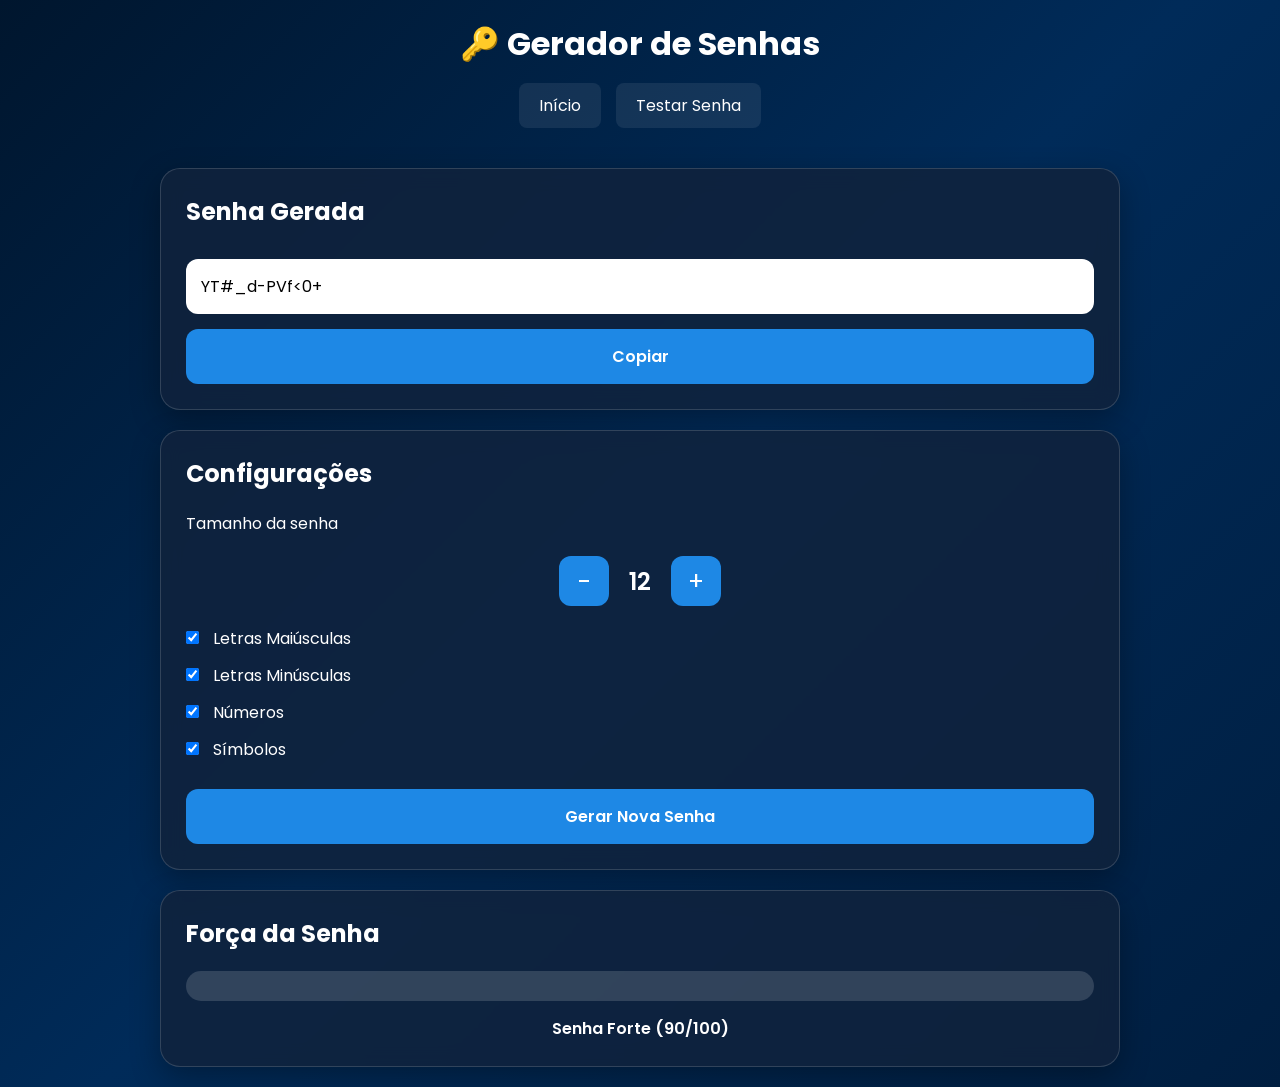
==== gerar.html @ 14c6571c "Add files via upload" ====
<!DOCTYPE html>
<html lang="pt-BR">
<head>
    <meta charset="UTF-8">
    <meta name="viewport" content="width=device-width, initial-scale=1.0">
    <title>Gerador de Senhas</title>
    <link rel="stylesheet" href="style.css">
</head>
<body>

<header>

    <h1>🔑 Gerador de Senhas</h1>

    <nav>
        <a href="index.html">Início</a>
        <a href="testar.html">Testar Senha</a>
    </nav>

</header>

<main>

    <section class="painel">

        <h2>Senha Gerada</h2>

        <input
            type="text"
            id="campoSenha"
            readonly
        >

        <button id="copiar">
            Copiar
        </button>

    </section>

    <section class="painel">

        <h2>Configurações</h2>

        <label>Tamanho da senha</label>

        <div class="controle">

            <button id="menos">-</button>

            <span id="valorTamanho">12</span>

            <button id="mais">+</button>

        </div>

        <label>
            <input type="checkbox" id="maiusculas" checked>
            Letras Maiúsculas
        </label>

        <label>
            <input type="checkbox" id="minusculas" checked>
            Letras Minúsculas
        </label>

        <label>
            <input type="checkbox" id="numeros" checked>
            Números
        </label>

        <label>
            <input type="checkbox" id="simbolos" checked>
            Símbolos
        </label>

        <button id="gerar">
            Gerar Nova Senha
        </button>

    </section>

    <section class="painel">

        <h2>Força da Senha</h2>

        <div class="barra">

            <div id="forca"></div>

        </div>

        <p id="textoForca">
            Aguardando...
        </p>

    </section>

</main>

<script src="gerar.js"></script>

</body>
</html>
---- style.css ----
@import url('https://fonts.googleapis.com/css2?family=Poppins:wght@300;400;500;600&display=swap');

:root{
    --fundo: #071426;
    --fundo-card: rgba(16, 35, 60, 0.85);
    --azul: #1e88e5;
    --azul-claro: #42a5f5;
    --verde: #00c853;
    --amarelo: #ffd600;
    --vermelho: #ff1744;
    --texto: #ffffff;
    --borda: rgba(255,255,255,0.15);
}

*{
    margin:0;
    padding:0;
    box-sizing:border-box;
    font-family:'Poppins',sans-serif;
}

body{
    min-height:100vh;
    background:
        linear-gradient(
            135deg,
            #00162E,
            #002B59,
            #001E40
        );
    color:var(--texto);
}

.container{
    min-height:100vh;
    display:flex;
    flex-direction:column;
    justify-content:center;
    align-items:center;
    gap:20px;
    text-align:center;
    padding:20px;
}

.container h1{
    font-size:3rem;
}

.container p{
    font-size:1.2rem;
}

.menu{
    display:flex;
    gap:20px;
    flex-wrap:wrap;
}

.botao{
    text-decoration:none;
    color:white;
    background:var(--azul);
    padding:15px 30px;
    border-radius:12px;
    transition:.3s;
    font-weight:600;
}

.botao:hover{
    transform:translateY(-3px);
    background:var(--azul-claro);
}

header{
    padding:20px;
    text-align:center;
}

header h1{
    margin-bottom:15px;
}

nav{
    display:flex;
    justify-content:center;
    gap:15px;
    flex-wrap:wrap;
}

nav a{
    text-decoration:none;
    color:white;
    padding:10px 20px;
    border-radius:8px;
    background:rgba(255,255,255,.08);
    transition:.3s;
}

nav a:hover{
    background:rgba(255,255,255,.18);
}

main{
    width:min(1000px,95%);
    margin:auto;
    display:grid;
    gap:20px;
    padding:20px;
}

.painel{
    background:var(--fundo-card);
    backdrop-filter:blur(10px);
    border:1px solid var(--borda);
    border-radius:20px;
    padding:25px;
    box-shadow:
        0 10px 30px rgba(0,0,0,.3);
}

.painel h2{
    margin-bottom:20px;
}

input[type="text"],
input[type="password"]{
    width:100%;
    padding:15px;
    border:none;
    border-radius:12px;
    margin-top:10px;
    font-size:1rem;
}

button{
    border:none;
    cursor:pointer;
    transition:.3s;
}

#gerar,
#copiar,
#menos,
#mais{
    background:var(--azul);
    color:white;
}

#gerar:hover,
#copiar:hover,
#menos:hover,
#mais:hover{
    background:var(--azul-claro);
}

#gerar,
#copiar{
    width:100%;
    margin-top:15px;
    padding:15px;
    border-radius:12px;
    font-size:1rem;
    font-weight:600;
}

.controle{
    display:flex;
    justify-content:center;
    align-items:center;
    gap:20px;
    margin:20px 0;
}

#menos,
#mais{
    width:50px;
    height:50px;
    border-radius:12px;
    font-size:1.5rem;
}

#valorTamanho{
    font-size:1.5rem;
    font-weight:600;
}

label{
    display:block;
    margin:12px 0;
}

input[type="checkbox"]{
    margin-right:10px;
}

.barra{
    width:100%;
    height:30px;
    background:rgba(255,255,255,.15);
    border-radius:20px;
    overflow:hidden;
}

#forca{
    height:100%;
    width:0%;
    transition:.4s;
    border-radius:20px;
}

.fraca{
    width:30%;
    background:var(--vermelho);
}

.media{
    width:65%;
    background:var(--amarelo);
}

.forte{
    width:100%;
    background:var(--verde);
}

#textoForca{
    margin-top:15px;
    text-align:center;
    font-weight:600;
}

#listaResultado{
    list-style:none;
}

#listaResultado li{
    margin:10px 0;
    padding:10px;
    border-radius:10px;
    background:rgba(255,255,255,.05);
}

.sucesso{
    border-left:5px solid var(--verde);
}

.erro{
    border-left:5px solid var(--vermelho);
}

@media(max-width:768px){

    .container h1{
        font-size:2rem;
    }

    .menu{
        flex-direction:column;
        width:100%;
    }

    .botao{
        width:100%;
    }

    .controle{
        gap:10px;
    }

}
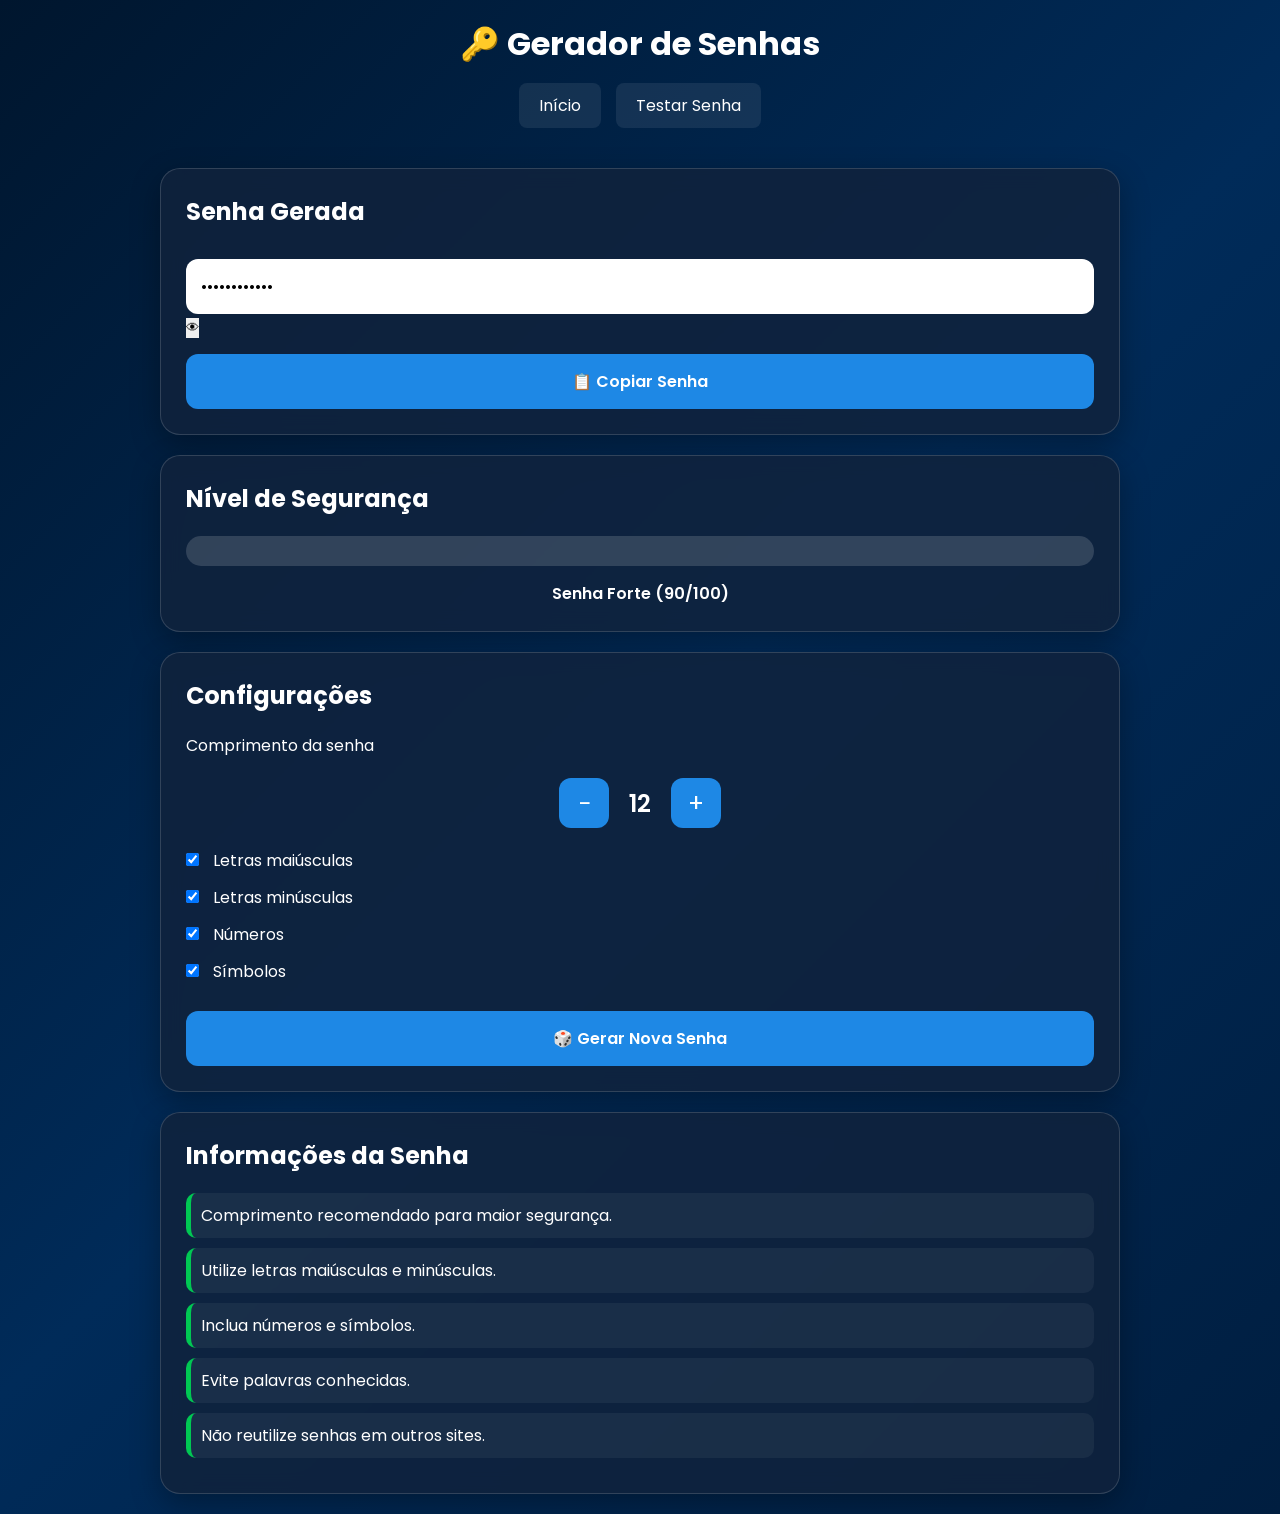
==== commit 356b1586: "Update gerar.html" ====
--- a/gerar.html
+++ b/gerar.html
@@ -1,103 +1,223 @@
 <!DOCTYPE html>
 <html lang="pt-BR">
+
 <head>
+
     <meta charset="UTF-8">
+
     <meta name="viewport" content="width=device-width, initial-scale=1.0">
-    <title>Gerador de Senhas</title>
+
+    <title>Password Shield | Gerador de Senhas</title>
+
     <link rel="stylesheet" href="style.css">
+
 </head>
+
 <body>
 
-<header>
-
-    <h1>🔑 Gerador de Senhas</h1>
-
-    <nav>
-        <a href="index.html">Início</a>
-        <a href="testar.html">Testar Senha</a>
-    </nav>
-
-</header>
-
-<main>
-
-    <section class="painel">
-
-        <h2>Senha Gerada</h2>
-
-        <input
-            type="text"
-            id="campoSenha"
-            readonly
-        >
-
-        <button id="copiar">
-            Copiar
-        </button>
-
-    </section>
-
-    <section class="painel">
-
-        <h2>Configurações</h2>
-
-        <label>Tamanho da senha</label>
-
-        <div class="controle">
-
-            <button id="menos">-</button>
-
-            <span id="valorTamanho">12</span>
-
-            <button id="mais">+</button>
-
-        </div>
-
-        <label>
-            <input type="checkbox" id="maiusculas" checked>
-            Letras Maiúsculas
-        </label>
-
-        <label>
-            <input type="checkbox" id="minusculas" checked>
-            Letras Minúsculas
-        </label>
-
-        <label>
-            <input type="checkbox" id="numeros" checked>
-            Números
-        </label>
-
-        <label>
-            <input type="checkbox" id="simbolos" checked>
-            Símbolos
-        </label>
-
-        <button id="gerar">
-            Gerar Nova Senha
-        </button>
-
-    </section>
-
-    <section class="painel">
-
-        <h2>Força da Senha</h2>
-
-        <div class="barra">
-
-            <div id="forca"></div>
-
-        </div>
-
-        <p id="textoForca">
-            Aguardando...
-        </p>
-
-    </section>
-
-</main>
-
-<script src="gerar.js"></script>
+    <div class="background"></div>
+
+    <header>
+
+        <h1>🔑 Gerador de Senhas</h1>
+
+        <nav>
+
+            <a href="index.html">Início</a>
+
+            <a href="testar.html">Testar Senha</a>
+
+        </nav>
+
+    </header>
+
+    <main>
+
+        <!-- SENHA GERADA -->
+
+        <section class="painel">
+
+            <h2>Senha Gerada</h2>
+
+            <div class="campo-senha">
+
+                <input
+                    type="password"
+                    id="campoSenha"
+                    readonly
+                    placeholder="Clique em Gerar Nova Senha">
+
+                <button
+                    class="toggleSenha"
+                    id="mostrarSenha"
+                    title="Mostrar senha">
+
+                    👁
+
+                </button>
+
+            </div>
+
+            <button id="copiar">
+
+                📋 Copiar Senha
+
+            </button>
+
+        </section>
+
+        <!-- FORÇA -->
+
+        <section class="painel">
+
+            <h2>Nível de Segurança</h2>
+
+            <div class="barra">
+
+                <div id="forca"></div>
+
+            </div>
+
+            <p id="textoForca">
+
+                Gere uma senha para iniciar.
+
+            </p>
+
+        </section>
+
+        <!-- CONFIGURAÇÕES -->
+
+        <section class="painel">
+
+            <h2>Configurações</h2>
+
+            <label>
+
+                Comprimento da senha
+
+            </label>
+
+            <div class="controle">
+
+                <button id="menos">
+
+                    −
+
+                </button>
+
+                <span id="valorTamanho">
+
+                    16
+
+                </span>
+
+                <button id="mais">
+
+                    +
+
+                </button>
+
+            </div>
+
+            <label>
+
+                <input
+                    type="checkbox"
+                    id="maiusculas"
+                    checked>
+
+                Letras maiúsculas
+
+            </label>
+
+            <label>
+
+                <input
+                    type="checkbox"
+                    id="minusculas"
+                    checked>
+
+                Letras minúsculas
+
+            </label>
+
+            <label>
+
+                <input
+                    type="checkbox"
+                    id="numeros"
+                    checked>
+
+                Números
+
+            </label>
+
+            <label>
+
+                <input
+                    type="checkbox"
+                    id="simbolos"
+                    checked>
+
+                Símbolos
+
+            </label>
+
+            <button id="gerar">
+
+                🎲 Gerar Nova Senha
+
+            </button>
+
+        </section>
+
+        <!-- INFORMAÇÕES -->
+
+        <section class="painel">
+
+            <h2>Informações da Senha</h2>
+
+            <ul id="listaResultado">
+
+                <li class="sucesso">
+
+                    Comprimento recomendado para maior segurança.
+
+                </li>
+
+                <li class="sucesso">
+
+                    Utilize letras maiúsculas e minúsculas.
+
+                </li>
+
+                <li class="sucesso">
+
+                    Inclua números e símbolos.
+
+                </li>
+
+                <li class="sucesso">
+
+                    Evite palavras conhecidas.
+
+                </li>
+
+                <li class="sucesso">
+
+                    Não reutilize senhas em outros sites.
+
+                </li>
+
+            </ul>
+
+        </section>
+
+    </main>
+
+    <script src="gerar.js"></script>
 
 </body>
-</html>+
+</html>
